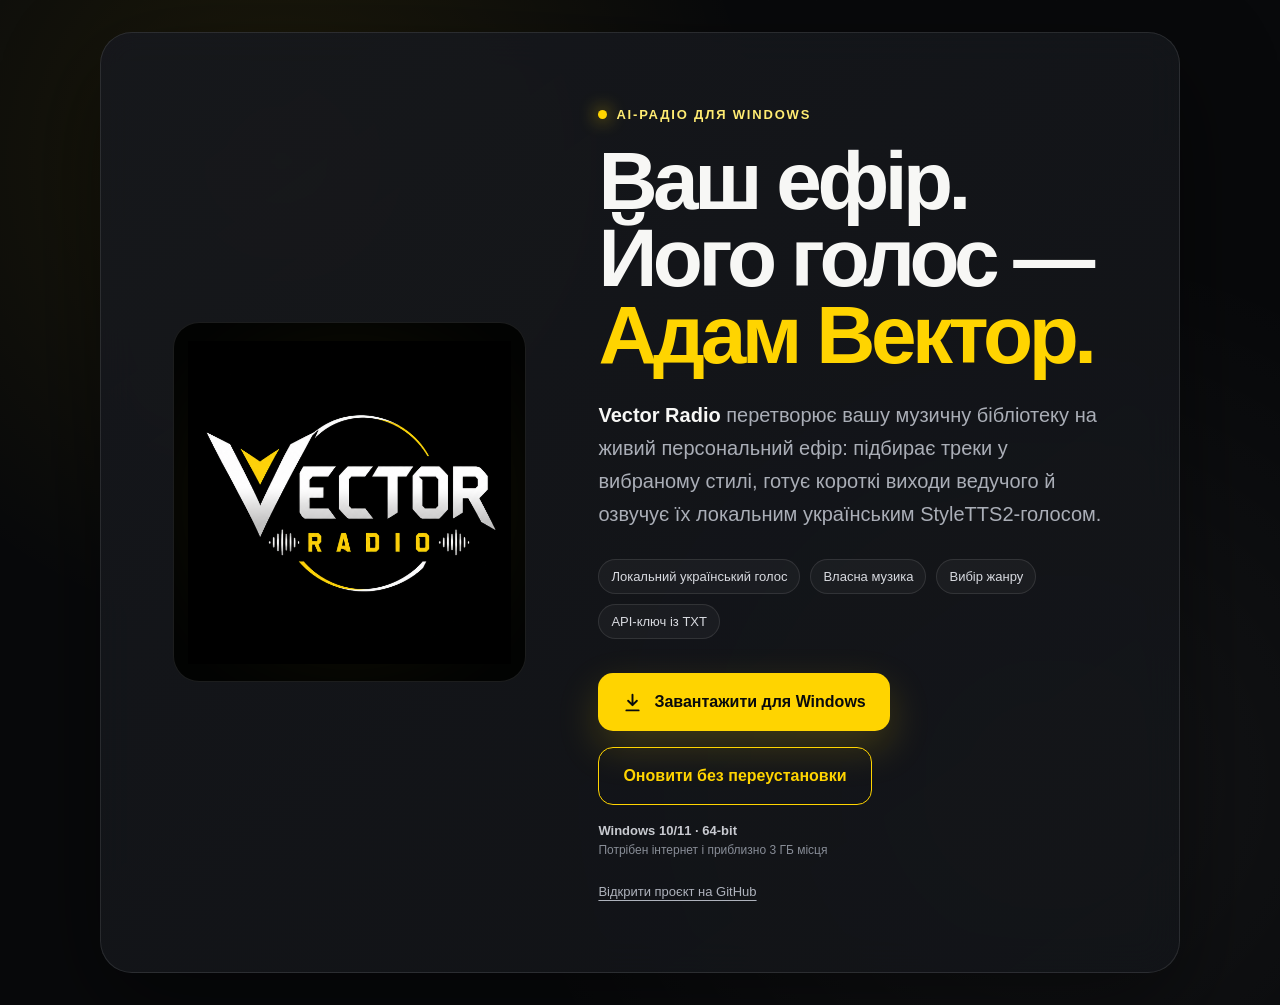
==== index.html @ b81d91ba "Add provider failover and clean app restart" ====
<!doctype html>
<html lang="uk">
<head>
  <meta charset="utf-8">
  <meta name="viewport" content="width=device-width, initial-scale=1">
  <meta name="theme-color" content="#08090b">
  <meta name="description" content="Vector Radio — персональне AI-радіо для Windows з ведучим Адамом Вектором і локальним українським голосом.">
  <title>Vector Radio — персональне AI-радіо</title>
  <style>
    :root {
      color-scheme: dark;
      --bg: #08090b;
      --panel: rgba(19, 21, 25, .82);
      --text: #f7f7f5;
      --muted: #aaaeb7;
      --yellow: #ffd400;
      --yellow-soft: #ffec72;
      --line: rgba(255, 255, 255, .1);
    }

    * { box-sizing: border-box; }

    html { min-height: 100%; }

    body {
      min-height: 100vh;
      margin: 0;
      display: grid;
      place-items: center;
      overflow-x: hidden;
      font-family: Inter, "Segoe UI", Arial, sans-serif;
      color: var(--text);
      background:
        radial-gradient(circle at 22% 16%, rgba(255, 212, 0, .09), transparent 30rem),
        radial-gradient(circle at 82% 78%, rgba(255, 255, 255, .05), transparent 34rem),
        var(--bg);
    }

    body::before {
      content: "";
      position: fixed;
      inset: 0;
      pointer-events: none;
      opacity: .18;
      background-image: linear-gradient(rgba(255,255,255,.025) 1px, transparent 1px),
                        linear-gradient(90deg, rgba(255,255,255,.025) 1px, transparent 1px);
      background-size: 48px 48px;
      mask-image: linear-gradient(to bottom, black, transparent 90%);
    }

    main {
      width: min(1080px, calc(100% - 32px));
      margin: 32px auto;
      padding: clamp(28px, 6vw, 72px);
      display: grid;
      grid-template-columns: minmax(260px, .82fr) minmax(300px, 1.18fr);
      align-items: center;
      gap: clamp(28px, 6vw, 72px);
      border: 1px solid var(--line);
      border-radius: 32px;
      background: linear-gradient(145deg, rgba(22, 24, 29, .9), var(--panel));
      box-shadow: 0 34px 100px rgba(0, 0, 0, .48);
      backdrop-filter: blur(18px);
    }

    .brand {
      position: relative;
      display: grid;
      place-items: center;
      min-height: 360px;
      border: 1px solid var(--line);
      border-radius: 26px;
      background: #020303;
      overflow: hidden;
    }

    .brand::after {
      content: "";
      position: absolute;
      width: 220px;
      height: 220px;
      border-radius: 50%;
      background: rgba(255, 212, 0, .16);
      filter: blur(70px);
    }

    .brand img {
      position: relative;
      z-index: 1;
      width: min(92%, 430px);
      height: auto;
      object-fit: contain;
    }

    .eyebrow {
      display: inline-flex;
      align-items: center;
      gap: 9px;
      margin: 0 0 20px;
      color: var(--yellow-soft);
      font-size: 13px;
      font-weight: 800;
      letter-spacing: .14em;
      text-transform: uppercase;
    }

    .eyebrow::before {
      content: "";
      width: 9px;
      height: 9px;
      border-radius: 50%;
      background: var(--yellow);
      box-shadow: 0 0 18px var(--yellow);
    }

    h1 {
      max-width: 670px;
      margin: 0;
      font-size: clamp(44px, 7vw, 82px);
      line-height: .94;
      letter-spacing: -.055em;
    }

    h1 span { color: var(--yellow); }

    .lead {
      max-width: 650px;
      margin: 26px 0 0;
      color: var(--muted);
      font-size: clamp(17px, 2vw, 20px);
      line-height: 1.65;
    }

    .lead strong { color: var(--text); }

    .features {
      margin: 28px 0 0;
      padding: 0;
      display: flex;
      flex-wrap: wrap;
      gap: 10px;
      list-style: none;
    }

    .features li {
      padding: 9px 12px;
      border: 1px solid var(--line);
      border-radius: 999px;
      color: #d8dae0;
      background: rgba(255, 255, 255, .035);
      font-size: 13px;
    }

    .actions {
      margin-top: 34px;
      display: flex;
      align-items: center;
      flex-wrap: wrap;
      gap: 16px;
    }

    .download {
      min-height: 58px;
      padding: 0 24px;
      display: inline-flex;
      align-items: center;
      justify-content: center;
      gap: 11px;
      border-radius: 15px;
      color: #090a0c;
      background: var(--yellow);
      box-shadow: 0 16px 42px rgba(255, 212, 0, .19);
      font-weight: 850;
      text-decoration: none;
      transition: transform .18s ease, background .18s ease;
    }

    .download:hover {
      transform: translateY(-2px);
      background: #ffe13b;
    }

    .download.patch {
      border: 1px solid var(--yellow);
      color: var(--yellow);
      background: transparent;
      box-shadow: none;
    }

    .download.patch:hover {
      color: #090a0c;
      background: var(--yellow);
    }

    .download:focus-visible {
      outline: 3px solid white;
      outline-offset: 4px;
    }

    .download svg { width: 21px; height: 21px; }

    .requirements {
      color: #888d97;
      font-size: 12px;
      line-height: 1.55;
    }

    .requirements strong {
      display: block;
      color: #c8cad0;
      font-size: 13px;
    }

    .source {
      display: inline-block;
      margin-top: 24px;
      color: #aeb2bc;
      font-size: 13px;
      text-underline-offset: 4px;
    }

    @media (max-width: 800px) {
      main { grid-template-columns: 1fr; }
      .brand { min-height: 260px; }
      .brand img { width: min(84%, 390px); }
    }

    @media (max-width: 480px) {
      main { width: min(100% - 20px, 1080px); border-radius: 22px; }
      .brand { min-height: 220px; border-radius: 18px; }
      .download { width: 100%; }
    }
  </style>
</head>
<body>
  <main>
    <div class="brand" aria-hidden="true">
      <img src="ui/assets/vector-radio-logo.png" alt="">
    </div>

    <section aria-labelledby="title">
      <p class="eyebrow">AI-радіо для Windows</p>
      <h1 id="title">Ваш ефір. Його голос — <span>Адам Вектор.</span></h1>
      <p class="lead">
        <strong>Vector Radio</strong> перетворює вашу музичну бібліотеку на живий персональний ефір:
        підбирає треки у вибраному стилі, готує короткі виходи ведучого й озвучує їх локальним
        українським StyleTTS2-голосом.
      </p>

      <ul class="features" aria-label="Можливості">
        <li>Локальний український голос</li>
        <li>Власна музика</li>
        <li>Вибір жанру</li>
        <li>API-ключ із TXT</li>
      </ul>

      <div class="actions">
        <a class="download" href="https://github.com/zhuravskayyar/ai-radio-ukr/releases/download/v1.0.4/Vector_Radio_Setup_1.0.4.exe" aria-label="Завантажити Vector Radio для Windows">
          <svg viewBox="0 0 24 24" aria-hidden="true" fill="none" stroke="currentColor" stroke-width="2.2" stroke-linecap="round" stroke-linejoin="round">
            <path d="M12 3v12m0 0 5-5m-5 5-5-5M5 21h14"/>
          </svg>
          Завантажити для Windows
        </a>
        <a class="download patch" href="https://github.com/zhuravskayyar/ai-radio-ukr/releases/latest/download/Vector_Radio_Patch_1.0.4.exe" aria-label="Оновити Vector Radio без повторного встановлення">
          Оновити без переустановки
        </a>
        <div class="requirements">
          <strong>Windows 10/11 · 64-bit</strong>
          Потрібен інтернет і приблизно 3 ГБ місця
        </div>
      </div>

      <a class="source" href="https://github.com/zhuravskayyar/ai-radio-ukr">Відкрити проєкт на GitHub</a>
    </section>
  </main>
</body>
</html>
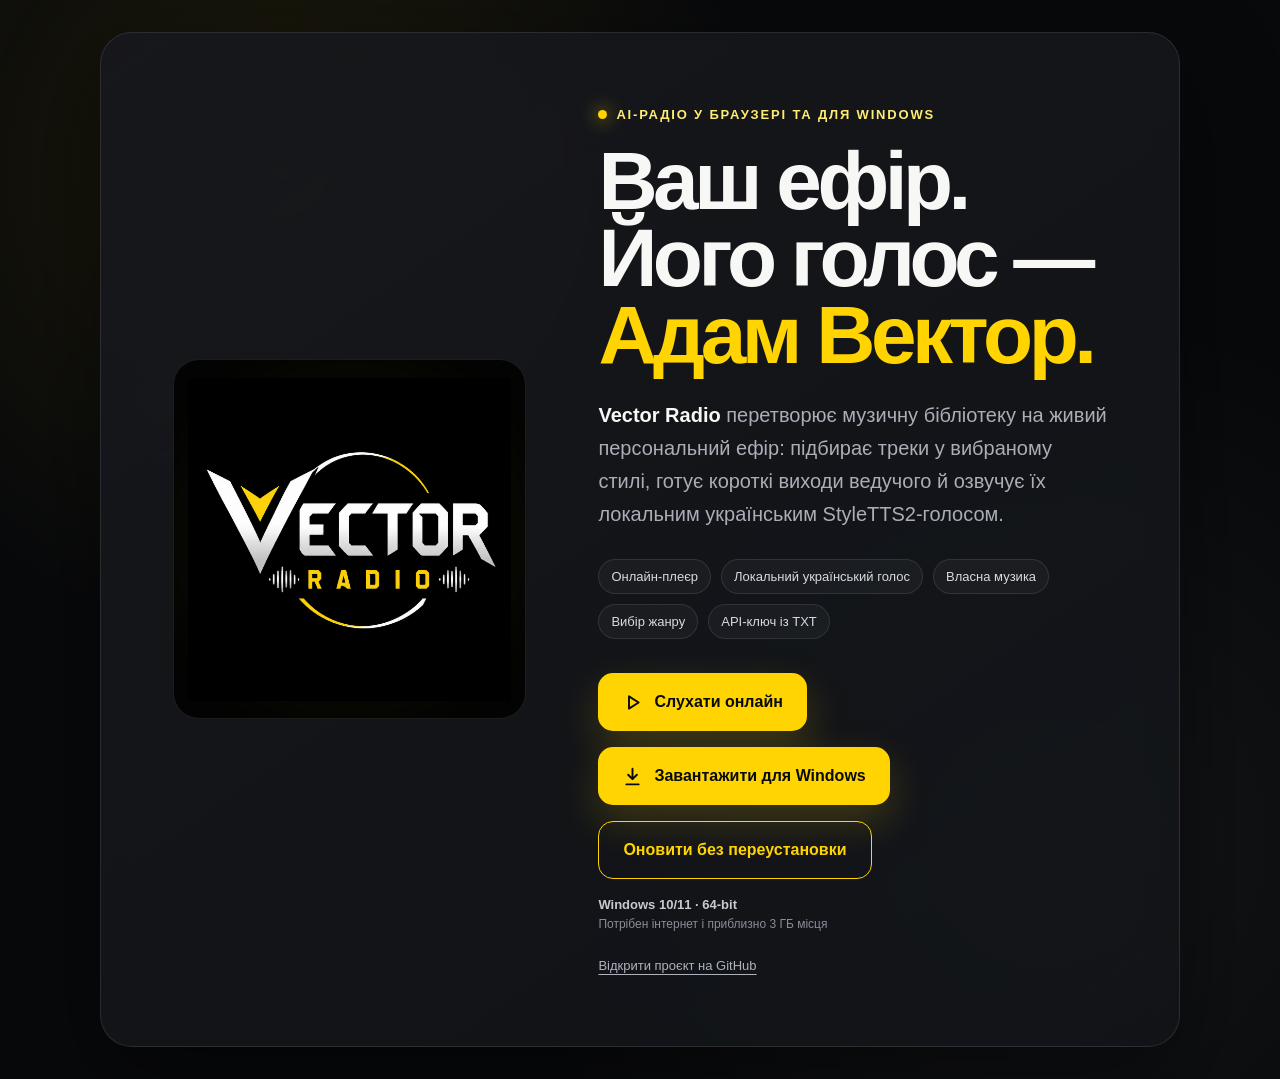
==== commit b35a1b32: "Add GitHub Pages online radio client" ====
--- a/index.html
+++ b/index.html
@@ -4,8 +4,8 @@
   <meta charset="utf-8">
   <meta name="viewport" content="width=device-width, initial-scale=1">
   <meta name="theme-color" content="#08090b">
-  <meta name="description" content="Vector Radio — персональне AI-радіо для Windows з ведучим Адамом Вектором і локальним українським голосом.">
-  <title>Vector Radio — персональне AI-радіо</title>
+  <meta name="description" content="Vector Radio — персональне AI-радіо у браузері та для Windows з ведучим Адамом Вектором.">
+  <title>Vector Radio — слухати онлайн</title>
   <style>
     :root {
       color-scheme: dark;
@@ -239,15 +239,16 @@
     </div>
 
     <section aria-labelledby="title">
-      <p class="eyebrow">AI-радіо для Windows</p>
+      <p class="eyebrow">AI-радіо у браузері та для Windows</p>
       <h1 id="title">Ваш ефір. Його голос — <span>Адам Вектор.</span></h1>
       <p class="lead">
-        <strong>Vector Radio</strong> перетворює вашу музичну бібліотеку на живий персональний ефір:
+        <strong>Vector Radio</strong> перетворює музичну бібліотеку на живий персональний ефір:
         підбирає треки у вибраному стилі, готує короткі виходи ведучого й озвучує їх локальним
         українським StyleTTS2-голосом.
       </p>
 
       <ul class="features" aria-label="Можливості">
+        <li>Онлайн-плеєр</li>
         <li>Локальний український голос</li>
         <li>Власна музика</li>
         <li>Вибір жанру</li>
@@ -255,13 +256,19 @@
       </ul>
 
       <div class="actions">
-        <a class="download" href="https://github.com/zhuravskayyar/ai-radio-ukr/releases/download/v1.0.4/Vector_Radio_Setup_1.0.4.exe" aria-label="Завантажити Vector Radio для Windows">
+        <a class="download" href="ui/index.html" aria-label="Відкрити онлайн-плеєр Vector Radio">
+          <svg viewBox="0 0 24 24" aria-hidden="true" fill="none" stroke="currentColor" stroke-width="2.2" stroke-linecap="round" stroke-linejoin="round">
+            <path d="M8 5v14l11-7z"/>
+          </svg>
+          Слухати онлайн
+        </a>
+        <a class="download" href="https://github.com/zhuravskayyar/ai-radio-ukr/releases/download/v1.0.0.12/Vector_Radio_Setup_1.0.0.12.exe" aria-label="Завантажити Vector Radio для Windows">
           <svg viewBox="0 0 24 24" aria-hidden="true" fill="none" stroke="currentColor" stroke-width="2.2" stroke-linecap="round" stroke-linejoin="round">
             <path d="M12 3v12m0 0 5-5m-5 5-5-5M5 21h14"/>
           </svg>
           Завантажити для Windows
         </a>
-        <a class="download patch" href="https://github.com/zhuravskayyar/ai-radio-ukr/releases/latest/download/Vector_Radio_Patch_1.0.4.exe" aria-label="Оновити Vector Radio без повторного встановлення">
+        <a class="download patch" href="https://github.com/zhuravskayyar/ai-radio-ukr/releases/latest/download/Vector_Radio_Patch_1.0.0.12.exe" aria-label="Оновити Vector Radio без повторного встановлення">
           Оновити без переустановки
         </a>
         <div class="requirements">
